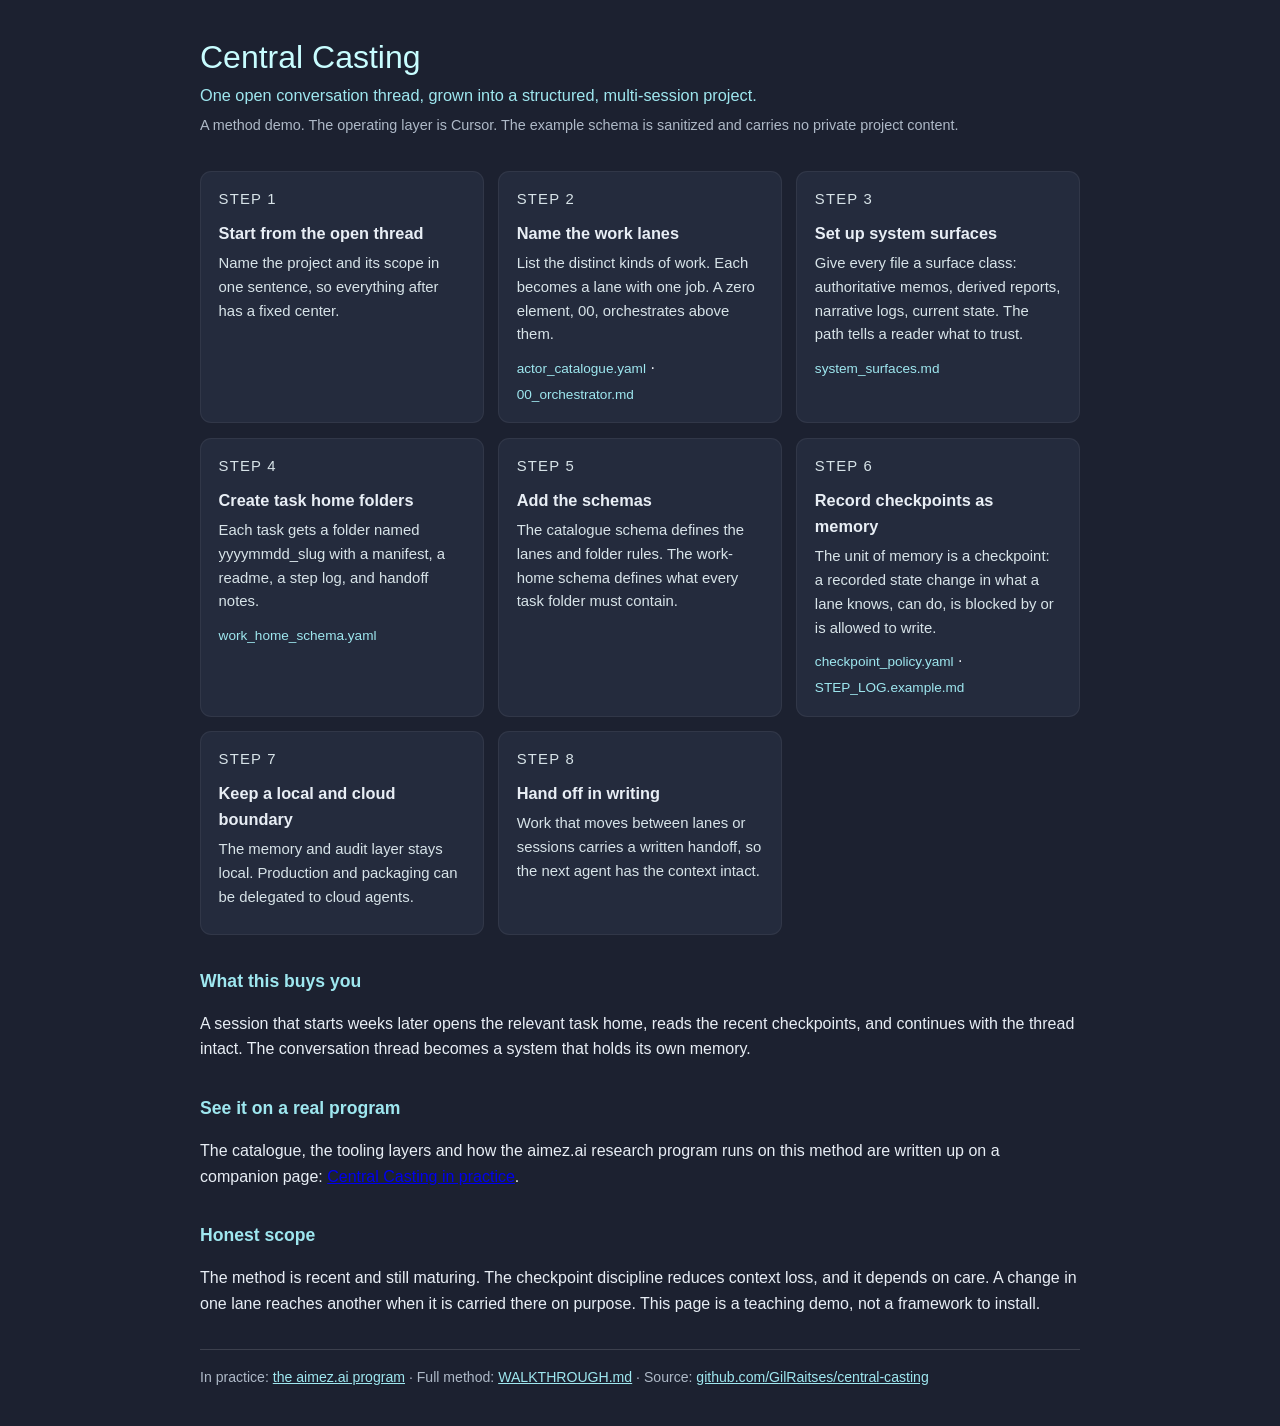
==== index.html @ 29a0ed91 "Add project-specific page: how aimez.ai runs on Central Casting Adds aimez-program.html with the rea" ====
<!DOCTYPE html>
<html lang="en">
<head>
  <meta charset="UTF-8">
  <meta name="viewport" content="width=device-width, initial-scale=1.0">
  <title>Central Casting: a conversation thread to a structured project</title>
  <style>
    :root { --bg:#1c2130; --panel:#242b3d; --ink:#e8eef5; --accent:#9ee7ef; --muted:#aeb9c7; }
    * { box-sizing: border-box; }
    body { font-family: -apple-system, BlinkMacSystemFont, "Helvetica Neue", Arial, sans-serif; line-height: 1.6; color: var(--ink); background: var(--bg); margin: 0; padding: 1.5rem; }
    main { max-width: 880px; margin: 0 auto; }
    header { padding: 1rem 0 0.5rem; }
    h1 { font-size: 2rem; line-height: 1.1; margin: 0 0 0.4rem; color: #c8fdff; font-weight: 300; }
    .subtitle { color: var(--accent); margin: 0 0 0.4rem; font-size: 1.02rem; }
    .scope { color: var(--muted); font-size: 0.9rem; margin: 0 0 1.6rem; }
    .grid { display: grid; grid-template-columns: repeat(auto-fit, minmax(240px, 1fr)); gap: 0.9rem; }
    .card { background: var(--panel); border-radius: 0.7rem; padding: 1rem 1.1rem; border: 1px solid rgba(255,255,255,0.06); }
    .step { color: var(--accent); font-size: 0.78rem; letter-spacing: 0.08em; text-transform: uppercase; margin: 0 0 0.3rem; }
    .card h3 { margin: 0 0 0.4rem; font-size: 1.02rem; }
    .card p { margin: 0 0 0.5rem; color: #d7e3e8; font-size: 0.93rem; }
    .card a { color: var(--accent); font-size: 0.85rem; text-decoration: none; }
    .card a:hover { text-decoration: underline; }
    h2 { font-size: 1.1rem; color: var(--accent); margin: 2rem 0 0.6rem; }
    .foot { margin-top: 2rem; padding-top: 1rem; border-top: 1px solid rgba(255,255,255,0.14); color: var(--muted); font-size: 0.88rem; }
    .foot a { color: var(--accent); }
  </style>
</head>
<body>
<main>
  <header>
    <h1>Central Casting</h1>
    <p class="subtitle">One open conversation thread, grown into a structured, multi-session project.</p>
    <p class="scope">A method demo. The operating layer is Cursor. The example schema is sanitized and carries no private project content.</p>
  </header>

  <div class="grid">
    <div class="card">
      <p class="step">Step 1</p>
      <h3>Start from the open thread</h3>
      <p>Name the project and its scope in one sentence, so everything after has a fixed center.</p>
    </div>
    <div class="card">
      <p class="step">Step 2</p>
      <h3>Name the work lanes</h3>
      <p>List the distinct kinds of work. Each becomes a lane with one job. A zero element, 00, orchestrates above them.</p>
      <a href="example/actor_catalogue.yaml">actor_catalogue.yaml</a> · <a href="example/00_orchestrator.md">00_orchestrator.md</a>
    </div>
    <div class="card">
      <p class="step">Step 3</p>
      <h3>Set up system surfaces</h3>
      <p>Give every file a surface class: authoritative memos, derived reports, narrative logs, current state. The path tells a reader what to trust.</p>
      <a href="example/system_surfaces.md">system_surfaces.md</a>
    </div>
    <div class="card">
      <p class="step">Step 4</p>
      <h3>Create task home folders</h3>
      <p>Each task gets a folder named yyyymmdd_slug with a manifest, a readme, a step log, and handoff notes.</p>
      <a href="example/work_home_schema.yaml">work_home_schema.yaml</a>
    </div>
    <div class="card">
      <p class="step">Step 5</p>
      <h3>Add the schemas</h3>
      <p>The catalogue schema defines the lanes and folder rules. The work-home schema defines what every task folder must contain.</p>
    </div>
    <div class="card">
      <p class="step">Step 6</p>
      <h3>Record checkpoints as memory</h3>
      <p>The unit of memory is a checkpoint: a recorded state change in what a lane knows, can do, is blocked by or is allowed to write.</p>
      <a href="example/checkpoint_policy.yaml">checkpoint_policy.yaml</a> · <a href="example/STEP_LOG.example.md">STEP_LOG.example.md</a>
    </div>
    <div class="card">
      <p class="step">Step 7</p>
      <h3>Keep a local and cloud boundary</h3>
      <p>The memory and audit layer stays local. Production and packaging can be delegated to cloud agents.</p>
    </div>
    <div class="card">
      <p class="step">Step 8</p>
      <h3>Hand off in writing</h3>
      <p>Work that moves between lanes or sessions carries a written handoff, so the next agent has the context intact.</p>
    </div>
  </div>

  <h2>What this buys you</h2>
  <p>A session that starts weeks later opens the relevant task home, reads the recent checkpoints, and continues with the thread intact. The conversation thread becomes a system that holds its own memory.</p>

  <h2>See it on a real program</h2>
  <p>The catalogue, the tooling layers and how the aimez.ai research program runs on this method are written up on a companion page: <a href="aimez-program.html">Central Casting in practice</a>.</p>

  <h2>Honest scope</h2>
  <p>The method is recent and still maturing. The checkpoint discipline reduces context loss, and it depends on care. A change in one lane reaches another when it is carried there on purpose. This page is a teaching demo, not a framework to install.</p>

  <p class="foot">In practice: <a href="aimez-program.html">the aimez.ai program</a> · Full method: <a href="WALKTHROUGH.md">WALKTHROUGH.md</a> · Source: <a href="https://github.com/GilRaitses/central-casting">github.com/GilRaitses/central-casting</a></p>
</main>
</body>
</html>
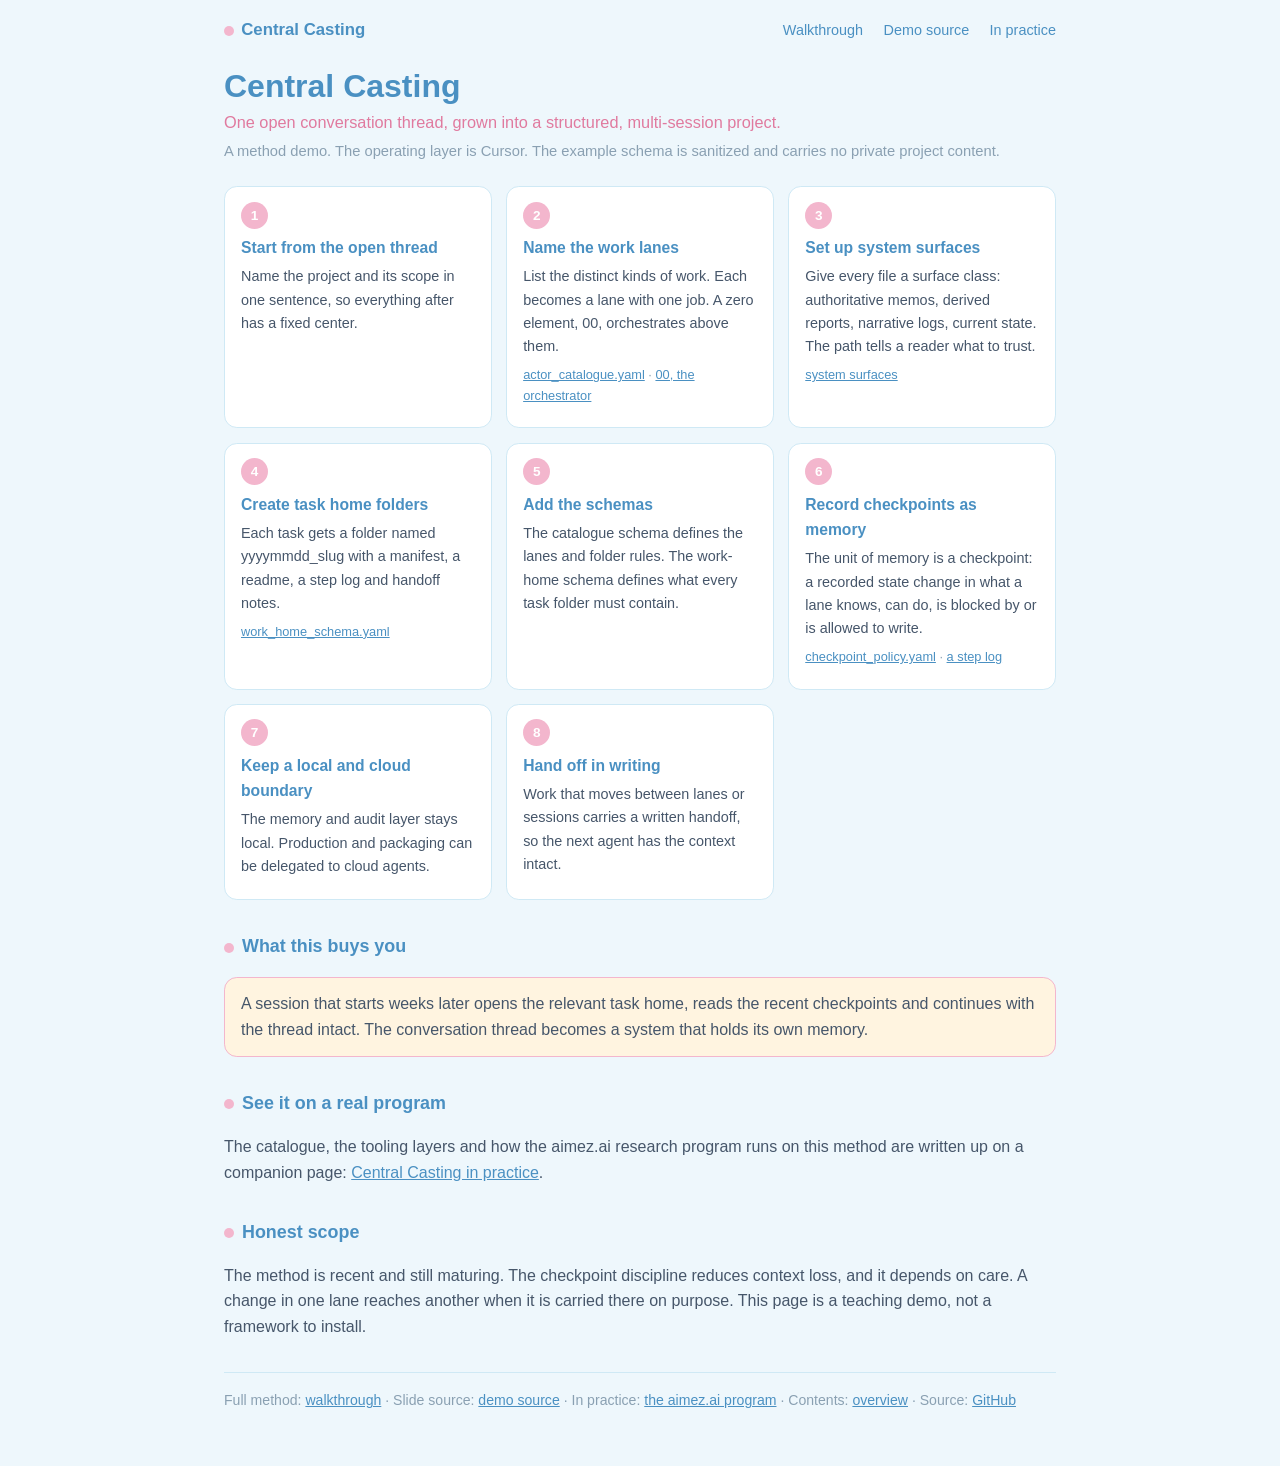
==== commit 28434552: "Convert the markdown stack to native HTML pages with shared Cinnamoroll style Adds style.css and nat" ====
--- a/index.html
+++ b/index.html
@@ -4,92 +4,79 @@
   <meta charset="UTF-8">
   <meta name="viewport" content="width=device-width, initial-scale=1.0">
   <title>Central Casting: a conversation thread to a structured project</title>
-  <style>
-    :root { --bg:#1c2130; --panel:#242b3d; --ink:#e8eef5; --accent:#9ee7ef; --muted:#aeb9c7; }
-    * { box-sizing: border-box; }
-    body { font-family: -apple-system, BlinkMacSystemFont, "Helvetica Neue", Arial, sans-serif; line-height: 1.6; color: var(--ink); background: var(--bg); margin: 0; padding: 1.5rem; }
-    main { max-width: 880px; margin: 0 auto; }
-    header { padding: 1rem 0 0.5rem; }
-    h1 { font-size: 2rem; line-height: 1.1; margin: 0 0 0.4rem; color: #c8fdff; font-weight: 300; }
-    .subtitle { color: var(--accent); margin: 0 0 0.4rem; font-size: 1.02rem; }
-    .scope { color: var(--muted); font-size: 0.9rem; margin: 0 0 1.6rem; }
-    .grid { display: grid; grid-template-columns: repeat(auto-fit, minmax(240px, 1fr)); gap: 0.9rem; }
-    .card { background: var(--panel); border-radius: 0.7rem; padding: 1rem 1.1rem; border: 1px solid rgba(255,255,255,0.06); }
-    .step { color: var(--accent); font-size: 0.78rem; letter-spacing: 0.08em; text-transform: uppercase; margin: 0 0 0.3rem; }
-    .card h3 { margin: 0 0 0.4rem; font-size: 1.02rem; }
-    .card p { margin: 0 0 0.5rem; color: #d7e3e8; font-size: 0.93rem; }
-    .card a { color: var(--accent); font-size: 0.85rem; text-decoration: none; }
-    .card a:hover { text-decoration: underline; }
-    h2 { font-size: 1.1rem; color: var(--accent); margin: 2rem 0 0.6rem; }
-    .foot { margin-top: 2rem; padding-top: 1rem; border-top: 1px solid rgba(255,255,255,0.14); color: var(--muted); font-size: 0.88rem; }
-    .foot a { color: var(--accent); }
-  </style>
+  <link rel="stylesheet" href="style.css">
 </head>
 <body>
-<main>
-  <header>
+  <header class="site-nav">
+    <a class="brand" href="index.html">Central Casting</a>
+    <nav>
+      <a href="walkthrough.html">Walkthrough</a>
+      <a href="demo-source.html">Demo source</a>
+      <a href="aimez-program.html">In practice</a>
+    </nav>
+  </header>
+  <main>
     <h1>Central Casting</h1>
     <p class="subtitle">One open conversation thread, grown into a structured, multi-session project.</p>
     <p class="scope">A method demo. The operating layer is Cursor. The example schema is sanitized and carries no private project content.</p>
-  </header>
 
-  <div class="grid">
-    <div class="card">
-      <p class="step">Step 1</p>
-      <h3>Start from the open thread</h3>
-      <p>Name the project and its scope in one sentence, so everything after has a fixed center.</p>
+    <div class="steps">
+      <div class="step">
+        <span class="num">1</span>
+        <h3>Start from the open thread</h3>
+        <p>Name the project and its scope in one sentence, so everything after has a fixed center.</p>
+      </div>
+      <div class="step">
+        <span class="num">2</span>
+        <h3>Name the work lanes</h3>
+        <p>List the distinct kinds of work. Each becomes a lane with one job. A zero element, 00, orchestrates above them.</p>
+        <p class="ref"><a href="example/actor_catalogue.yaml">actor_catalogue.yaml</a> &middot; <a href="example/orchestrator.html">00, the orchestrator</a></p>
+      </div>
+      <div class="step">
+        <span class="num">3</span>
+        <h3>Set up system surfaces</h3>
+        <p>Give every file a surface class: authoritative memos, derived reports, narrative logs, current state. The path tells a reader what to trust.</p>
+        <p class="ref"><a href="example/system-surfaces.html">system surfaces</a></p>
+      </div>
+      <div class="step">
+        <span class="num">4</span>
+        <h3>Create task home folders</h3>
+        <p>Each task gets a folder named yyyymmdd_slug with a manifest, a readme, a step log and handoff notes.</p>
+        <p class="ref"><a href="example/work_home_schema.yaml">work_home_schema.yaml</a></p>
+      </div>
+      <div class="step">
+        <span class="num">5</span>
+        <h3>Add the schemas</h3>
+        <p>The catalogue schema defines the lanes and folder rules. The work-home schema defines what every task folder must contain.</p>
+      </div>
+      <div class="step">
+        <span class="num">6</span>
+        <h3>Record checkpoints as memory</h3>
+        <p>The unit of memory is a checkpoint: a recorded state change in what a lane knows, can do, is blocked by or is allowed to write.</p>
+        <p class="ref"><a href="example/checkpoint_policy.yaml">checkpoint_policy.yaml</a> &middot; <a href="example/step-log.html">a step log</a></p>
+      </div>
+      <div class="step">
+        <span class="num">7</span>
+        <h3>Keep a local and cloud boundary</h3>
+        <p>The memory and audit layer stays local. Production and packaging can be delegated to cloud agents.</p>
+      </div>
+      <div class="step">
+        <span class="num">8</span>
+        <h3>Hand off in writing</h3>
+        <p>Work that moves between lanes or sessions carries a written handoff, so the next agent has the context intact.</p>
+      </div>
     </div>
-    <div class="card">
-      <p class="step">Step 2</p>
-      <h3>Name the work lanes</h3>
-      <p>List the distinct kinds of work. Each becomes a lane with one job. A zero element, 00, orchestrates above them.</p>
-      <a href="example/actor_catalogue.yaml">actor_catalogue.yaml</a> · <a href="example/00_orchestrator.md">00_orchestrator.md</a>
-    </div>
-    <div class="card">
-      <p class="step">Step 3</p>
-      <h3>Set up system surfaces</h3>
-      <p>Give every file a surface class: authoritative memos, derived reports, narrative logs, current state. The path tells a reader what to trust.</p>
-      <a href="example/system_surfaces.md">system_surfaces.md</a>
-    </div>
-    <div class="card">
-      <p class="step">Step 4</p>
-      <h3>Create task home folders</h3>
-      <p>Each task gets a folder named yyyymmdd_slug with a manifest, a readme, a step log, and handoff notes.</p>
-      <a href="example/work_home_schema.yaml">work_home_schema.yaml</a>
-    </div>
-    <div class="card">
-      <p class="step">Step 5</p>
-      <h3>Add the schemas</h3>
-      <p>The catalogue schema defines the lanes and folder rules. The work-home schema defines what every task folder must contain.</p>
-    </div>
-    <div class="card">
-      <p class="step">Step 6</p>
-      <h3>Record checkpoints as memory</h3>
-      <p>The unit of memory is a checkpoint: a recorded state change in what a lane knows, can do, is blocked by or is allowed to write.</p>
-      <a href="example/checkpoint_policy.yaml">checkpoint_policy.yaml</a> · <a href="example/STEP_LOG.example.md">STEP_LOG.example.md</a>
-    </div>
-    <div class="card">
-      <p class="step">Step 7</p>
-      <h3>Keep a local and cloud boundary</h3>
-      <p>The memory and audit layer stays local. Production and packaging can be delegated to cloud agents.</p>
-    </div>
-    <div class="card">
-      <p class="step">Step 8</p>
-      <h3>Hand off in writing</h3>
-      <p>Work that moves between lanes or sessions carries a written handoff, so the next agent has the context intact.</p>
-    </div>
-  </div>
 
-  <h2>What this buys you</h2>
-  <p>A session that starts weeks later opens the relevant task home, reads the recent checkpoints, and continues with the thread intact. The conversation thread becomes a system that holds its own memory.</p>
+    <h2>What this buys you</h2>
+    <div class="callout"><p>A session that starts weeks later opens the relevant task home, reads the recent checkpoints and continues with the thread intact. The conversation thread becomes a system that holds its own memory.</p></div>
 
-  <h2>See it on a real program</h2>
-  <p>The catalogue, the tooling layers and how the aimez.ai research program runs on this method are written up on a companion page: <a href="aimez-program.html">Central Casting in practice</a>.</p>
+    <h2>See it on a real program</h2>
+    <p>The catalogue, the tooling layers and how the aimez.ai research program runs on this method are written up on a companion page: <a href="aimez-program.html">Central Casting in practice</a>.</p>
 
-  <h2>Honest scope</h2>
-  <p>The method is recent and still maturing. The checkpoint discipline reduces context loss, and it depends on care. A change in one lane reaches another when it is carried there on purpose. This page is a teaching demo, not a framework to install.</p>
+    <h2>Honest scope</h2>
+    <p>The method is recent and still maturing. The checkpoint discipline reduces context loss, and it depends on care. A change in one lane reaches another when it is carried there on purpose. This page is a teaching demo, not a framework to install.</p>
 
-  <p class="foot">In practice: <a href="aimez-program.html">the aimez.ai program</a> · Full method: <a href="WALKTHROUGH.md">WALKTHROUGH.md</a> · Source: <a href="https://github.com/GilRaitses/central-casting">github.com/GilRaitses/central-casting</a></p>
-</main>
+    <p class="foot">Full method: <a href="walkthrough.html">walkthrough</a> &middot; Slide source: <a href="demo-source.html">demo source</a> &middot; In practice: <a href="aimez-program.html">the aimez.ai program</a> &middot; Contents: <a href="readme.html">overview</a> &middot; Source: <a href="https://github.com/GilRaitses/central-casting">GitHub</a></p>
+  </main>
 </body>
 </html>
--- a/style.css
+++ b/style.css
@@ -0,0 +1,72 @@
+/* Central Casting shared style (Cinnamoroll palette) */
+:root {
+  --bg:#eef7fc; --card:#ffffff; --ink:#46566a; --muted:#8aa0b2;
+  --blue:#7ec8e3; --blue-deep:#4a90c2; --pink:#f3b6cd; --pink-deep:#e07a9f;
+  --cream:#fff4e0; --border:#cfe9f5; --code-bg:#f4fbff;
+}
+* { box-sizing: border-box; }
+body { font-family: -apple-system, BlinkMacSystemFont, "Helvetica Neue", Arial, sans-serif; line-height: 1.62; color: var(--ink); background: var(--bg); margin: 0; }
+
+.site-nav { display: flex; align-items: center; justify-content: space-between; gap: 0.6rem; flex-wrap: wrap; max-width: 880px; margin: 0 auto; padding: 1rem 1.5rem 0; }
+.site-nav .brand { font-weight: 700; color: var(--blue-deep); text-decoration: none; font-size: 1.05rem; }
+.site-nav .brand::before { content: ""; display: inline-block; width: 10px; height: 10px; border-radius: 50%; background: var(--pink); margin-right: 0.45rem; vertical-align: middle; }
+.site-nav nav a { color: var(--blue-deep); text-decoration: none; font-size: 0.9rem; margin-left: 1rem; }
+.site-nav nav a:hover { text-decoration: underline; }
+
+main { max-width: 880px; margin: 0 auto; padding: 1rem 1.5rem 2.5rem; }
+h1 { font-size: 2rem; line-height: 1.1; margin: 0.6rem 0 0.3rem; color: var(--blue-deep); font-weight: 700; }
+.subtitle { color: var(--pink-deep); margin: 0 0 0.3rem; font-size: 1.02rem; }
+.scope, .lede { color: var(--muted); font-size: 0.92rem; margin: 0 0 1.4rem; }
+h2 { font-size: 1.12rem; color: var(--blue-deep); margin: 2rem 0 0.5rem; }
+h2::before { content: ""; display: inline-block; width: 10px; height: 10px; border-radius: 50%; background: var(--pink); margin-right: 0.5rem; vertical-align: middle; }
+h3 { font-size: 0.98rem; color: #3f5161; margin: 1.2rem 0 0.3rem; }
+p { color: var(--ink); }
+a { color: var(--blue-deep); }
+
+.cols { display: grid; grid-template-columns: repeat(auto-fit, minmax(190px, 1fr)); gap: 0.8rem; margin: 0.8rem 0; }
+.col { background: var(--card); border: 1px solid var(--border); border-radius: 0.8rem; padding: 0.85rem 0.95rem; }
+.col h4 { margin: 0 0 0.3rem; color: var(--pink-deep); font-size: 0.8rem; letter-spacing: 0.05em; text-transform: uppercase; }
+.col p { margin: 0; font-size: 0.88rem; }
+
+.steps { display: grid; grid-template-columns: repeat(auto-fit, minmax(245px, 1fr)); gap: 0.9rem; margin: 1rem 0; }
+.step { background: var(--card); border: 1px solid var(--border); border-radius: 0.8rem; padding: 0.9rem 1rem; }
+.step .num { display: inline-block; min-width: 1.7rem; height: 1.7rem; line-height: 1.7rem; text-align: center; border-radius: 50%; background: var(--pink); color: #fff; font-weight: 700; font-size: 0.85rem; margin-bottom: 0.4rem; }
+.step h3 { margin: 0 0 0.3rem; color: var(--blue-deep); }
+.step p { margin: 0 0 0.4rem; font-size: 0.9rem; }
+.step .ref { font-size: 0.8rem; color: var(--muted); }
+.step .ref code { font-size: 0.95em; }
+
+.callout { background: var(--cream); border: 1px solid var(--pink); border-radius: 0.8rem; padding: 0.8rem 1rem; margin: 1rem 0; }
+.callout p { margin: 0; }
+
+table { width: 100%; border-collapse: collapse; margin: 0.6rem 0 1rem; background: var(--card); border-radius: 0.6rem; overflow: hidden; font-size: 0.9rem; }
+th, td { text-align: left; padding: 0.45rem 0.6rem; border-bottom: 1px solid var(--border); vertical-align: top; }
+th { color: var(--blue-deep); background: #e6f4fb; font-weight: 600; }
+td.id { font-family: ui-monospace, Menlo, monospace; color: var(--blue-deep); font-weight: 600; white-space: nowrap; }
+td.lt { color: var(--muted); white-space: nowrap; }
+.o0 td { background: #fdeef4; }
+.retired td { color: var(--muted); }
+
+code { font-family: ui-monospace, Menlo, monospace; background: var(--code-bg); border: 1px solid var(--border); border-radius: 4px; padding: 0.05rem 0.3rem; font-size: 0.86em; color: #3f6f8a; }
+pre { background: var(--code-bg); border: 1px solid var(--border); border-radius: 0.6rem; padding: 0.8rem 1rem; overflow-x: auto; }
+pre code { background: none; border: none; padding: 0; color: var(--ink); }
+
+dl.glossary dt { font-weight: 600; color: var(--blue-deep); margin-top: 0.7rem; }
+dl.glossary dd { margin: 0.1rem 0 0; color: var(--ink); font-size: 0.93rem; }
+
+.timeline { border-left: 3px solid var(--blue); padding-left: 1rem; margin: 0.8rem 0; }
+.timeline .entry { margin-bottom: 0.9rem; }
+.timeline .tag { display: inline-block; background: #fdeef4; color: var(--pink-deep); border-radius: 6px; padding: 0.08rem 0.5rem; font-size: 0.78rem; font-family: ui-monospace, Menlo, monospace; }
+.timeline .when { color: var(--muted); font-size: 0.78rem; margin-left: 0.4rem; }
+.timeline ul { margin: 0.35rem 0 0; padding-left: 1.1rem; }
+.timeline li { font-size: 0.9rem; margin-bottom: 0.2rem; }
+
+.diagram { background: var(--card); border: 1px solid var(--border); border-radius: 0.9rem; padding: 0.9rem 1rem; margin: 0.7rem 0 0.3rem; }
+.diagram svg { width: 100%; height: auto; display: block; }
+.cap { color: var(--muted); font-size: 0.82rem; margin: 0.3rem 0 1rem; }
+
+ul.plain { padding-left: 1.2rem; }
+ul.plain li { margin-bottom: 0.35rem; }
+
+.foot { margin-top: 2rem; padding-top: 1rem; border-top: 1px solid var(--border); color: var(--muted); font-size: 0.88rem; }
+.foot a { color: var(--blue-deep); }
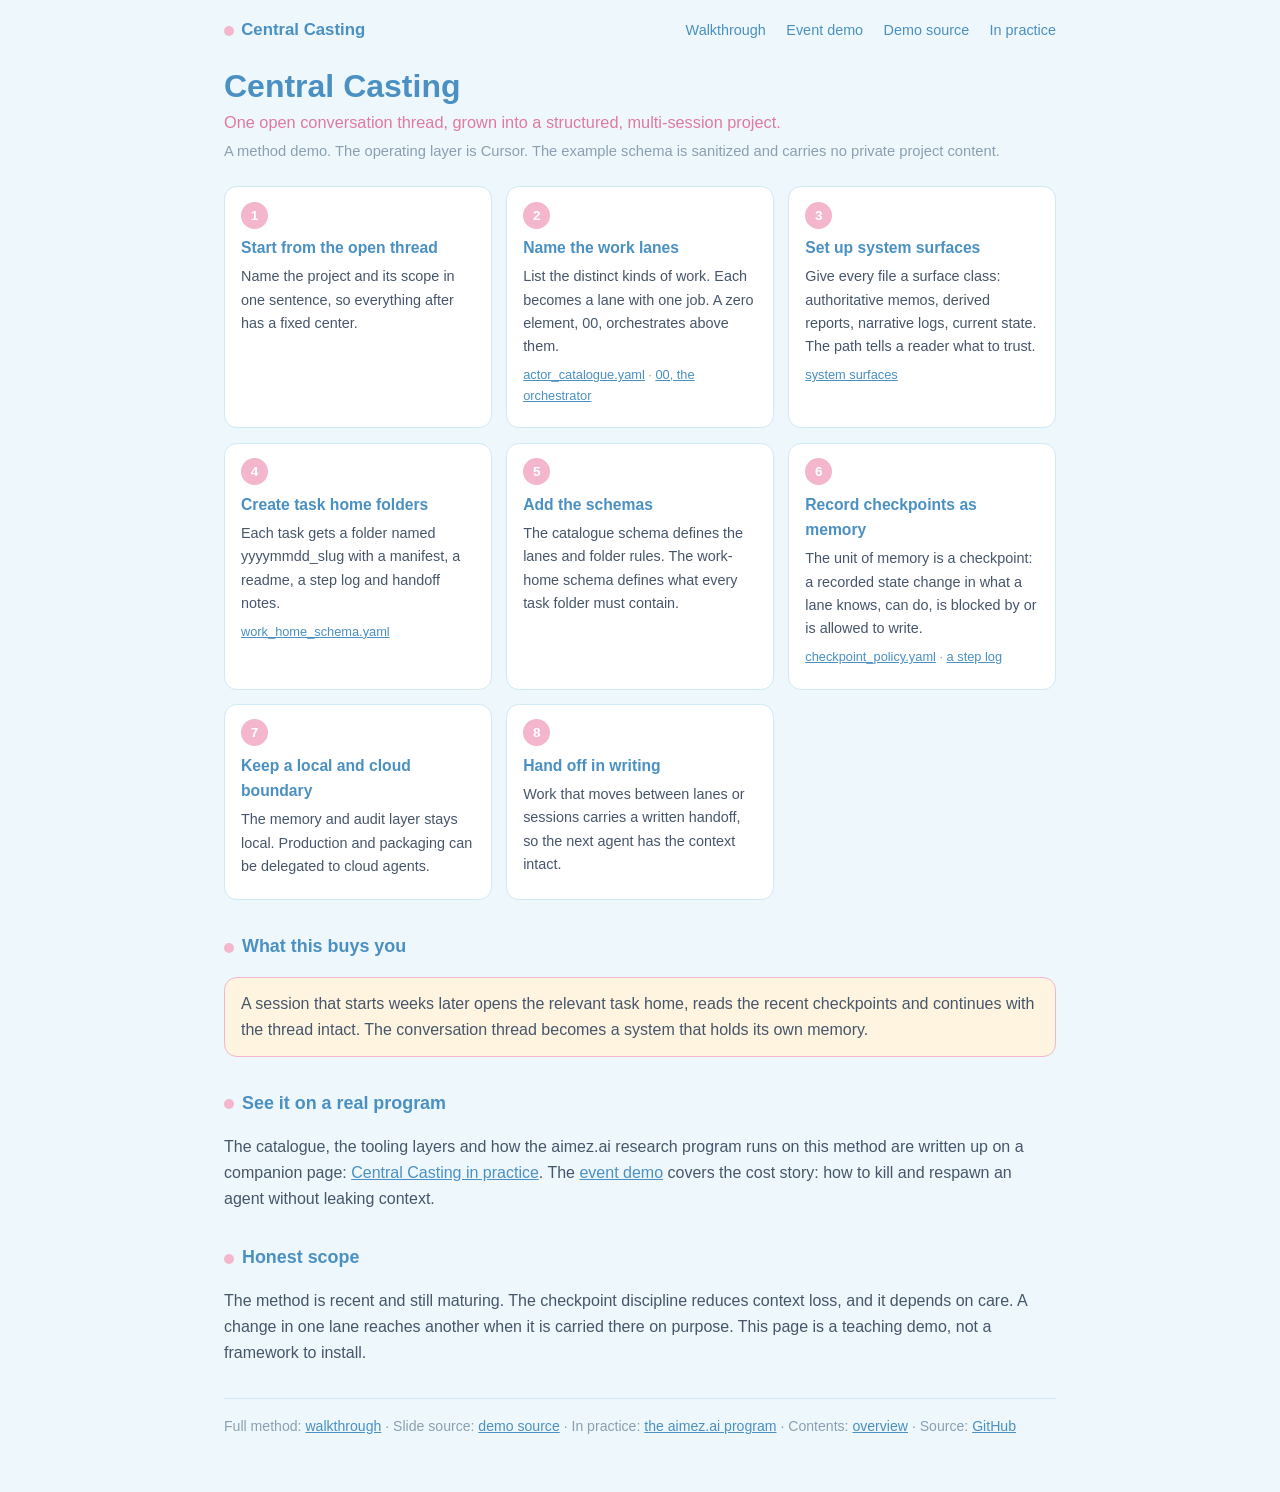
==== commit caed5eda: "Add event demo page and NotebookLM source Adds event.html (hydration flowchart, .cca schema, cost pa" ====
--- a/index.html
+++ b/index.html
@@ -11,6 +11,7 @@
     <a class="brand" href="index.html">Central Casting</a>
     <nav>
       <a href="walkthrough.html">Walkthrough</a>
+      <a href="event.html">Event demo</a>
       <a href="demo-source.html">Demo source</a>
       <a href="aimez-program.html">In practice</a>
     </nav>
@@ -70,8 +71,8 @@
     <h2>What this buys you</h2>
     <div class="callout"><p>A session that starts weeks later opens the relevant task home, reads the recent checkpoints and continues with the thread intact. The conversation thread becomes a system that holds its own memory.</p></div>
 
-    <h2>See it on a real program</h2>
-    <p>The catalogue, the tooling layers and how the aimez.ai research program runs on this method are written up on a companion page: <a href="aimez-program.html">Central Casting in practice</a>.</p>
+  <h2>See it on a real program</h2>
+  <p>The catalogue, the tooling layers and how the aimez.ai research program runs on this method are written up on a companion page: <a href="aimez-program.html">Central Casting in practice</a>. The <a href="event.html">event demo</a> covers the cost story: how to kill and respawn an agent without leaking context.</p>
 
     <h2>Honest scope</h2>
     <p>The method is recent and still maturing. The checkpoint discipline reduces context loss, and it depends on care. A change in one lane reaches another when it is carried there on purpose. This page is a teaching demo, not a framework to install.</p>
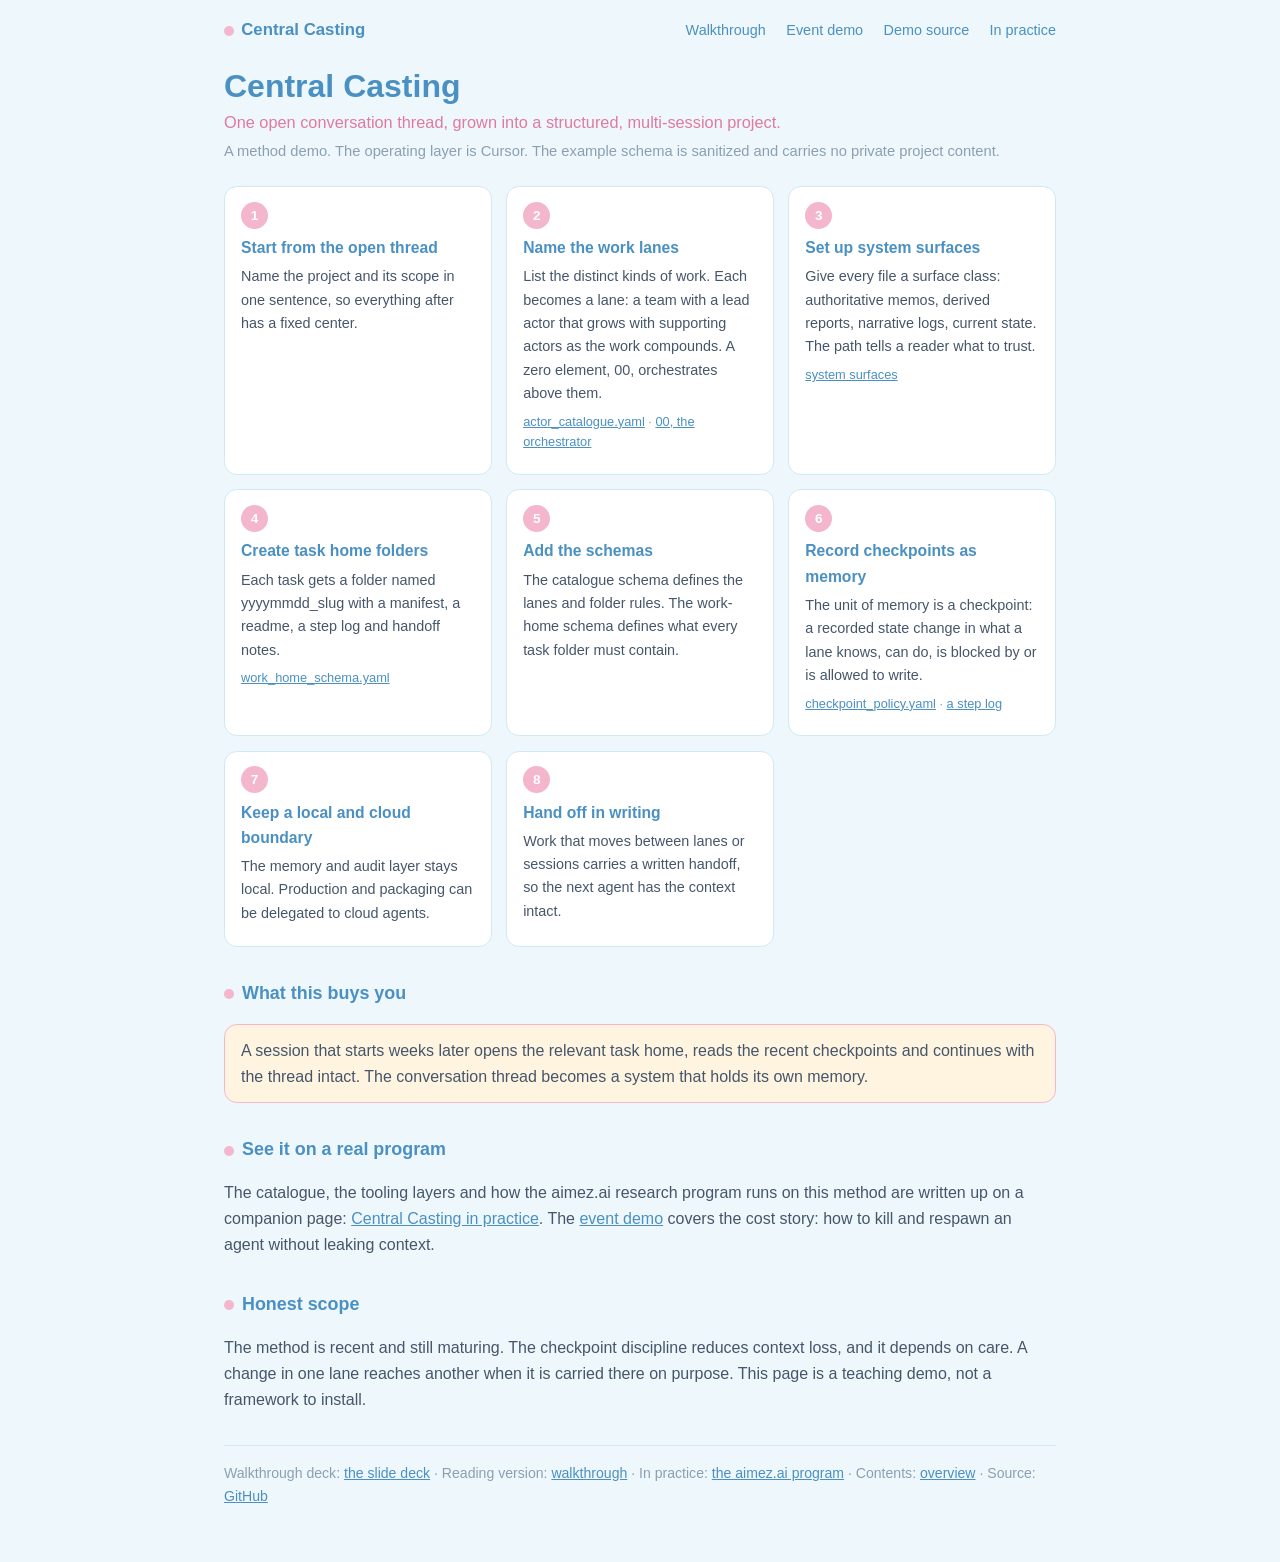
==== commit 04a03e25: "Correct the casting model and add the walkthrough slide deck Fix the lane definition (a lane is a te" ====
--- a/index.html
+++ b/index.html
@@ -10,7 +10,7 @@
   <header class="site-nav">
     <a class="brand" href="index.html">Central Casting</a>
     <nav>
-      <a href="walkthrough.html">Walkthrough</a>
+      <a href="walkthrough-deck.html">Walkthrough</a>
       <a href="event.html">Event demo</a>
       <a href="demo-source.html">Demo source</a>
       <a href="aimez-program.html">In practice</a>
@@ -30,7 +30,7 @@
       <div class="step">
         <span class="num">2</span>
         <h3>Name the work lanes</h3>
-        <p>List the distinct kinds of work. Each becomes a lane with one job. A zero element, 00, orchestrates above them.</p>
+        <p>List the distinct kinds of work. Each becomes a lane: a team with a lead actor that grows with supporting actors as the work compounds. A zero element, 00, orchestrates above them.</p>
         <p class="ref"><a href="example/actor_catalogue.yaml">actor_catalogue.yaml</a> &middot; <a href="example/orchestrator.html">00, the orchestrator</a></p>
       </div>
       <div class="step">
@@ -77,7 +77,7 @@
     <h2>Honest scope</h2>
     <p>The method is recent and still maturing. The checkpoint discipline reduces context loss, and it depends on care. A change in one lane reaches another when it is carried there on purpose. This page is a teaching demo, not a framework to install.</p>
 
-    <p class="foot">Full method: <a href="walkthrough.html">walkthrough</a> &middot; Slide source: <a href="demo-source.html">demo source</a> &middot; In practice: <a href="aimez-program.html">the aimez.ai program</a> &middot; Contents: <a href="readme.html">overview</a> &middot; Source: <a href="https://github.com/GilRaitses/central-casting">GitHub</a></p>
+    <p class="foot">Walkthrough deck: <a href="walkthrough-deck.html">the slide deck</a> &middot; Reading version: <a href="walkthrough.html">walkthrough</a> &middot; In practice: <a href="aimez-program.html">the aimez.ai program</a> &middot; Contents: <a href="readme.html">overview</a> &middot; Source: <a href="https://github.com/GilRaitses/central-casting">GitHub</a></p>
   </main>
 </body>
 </html>
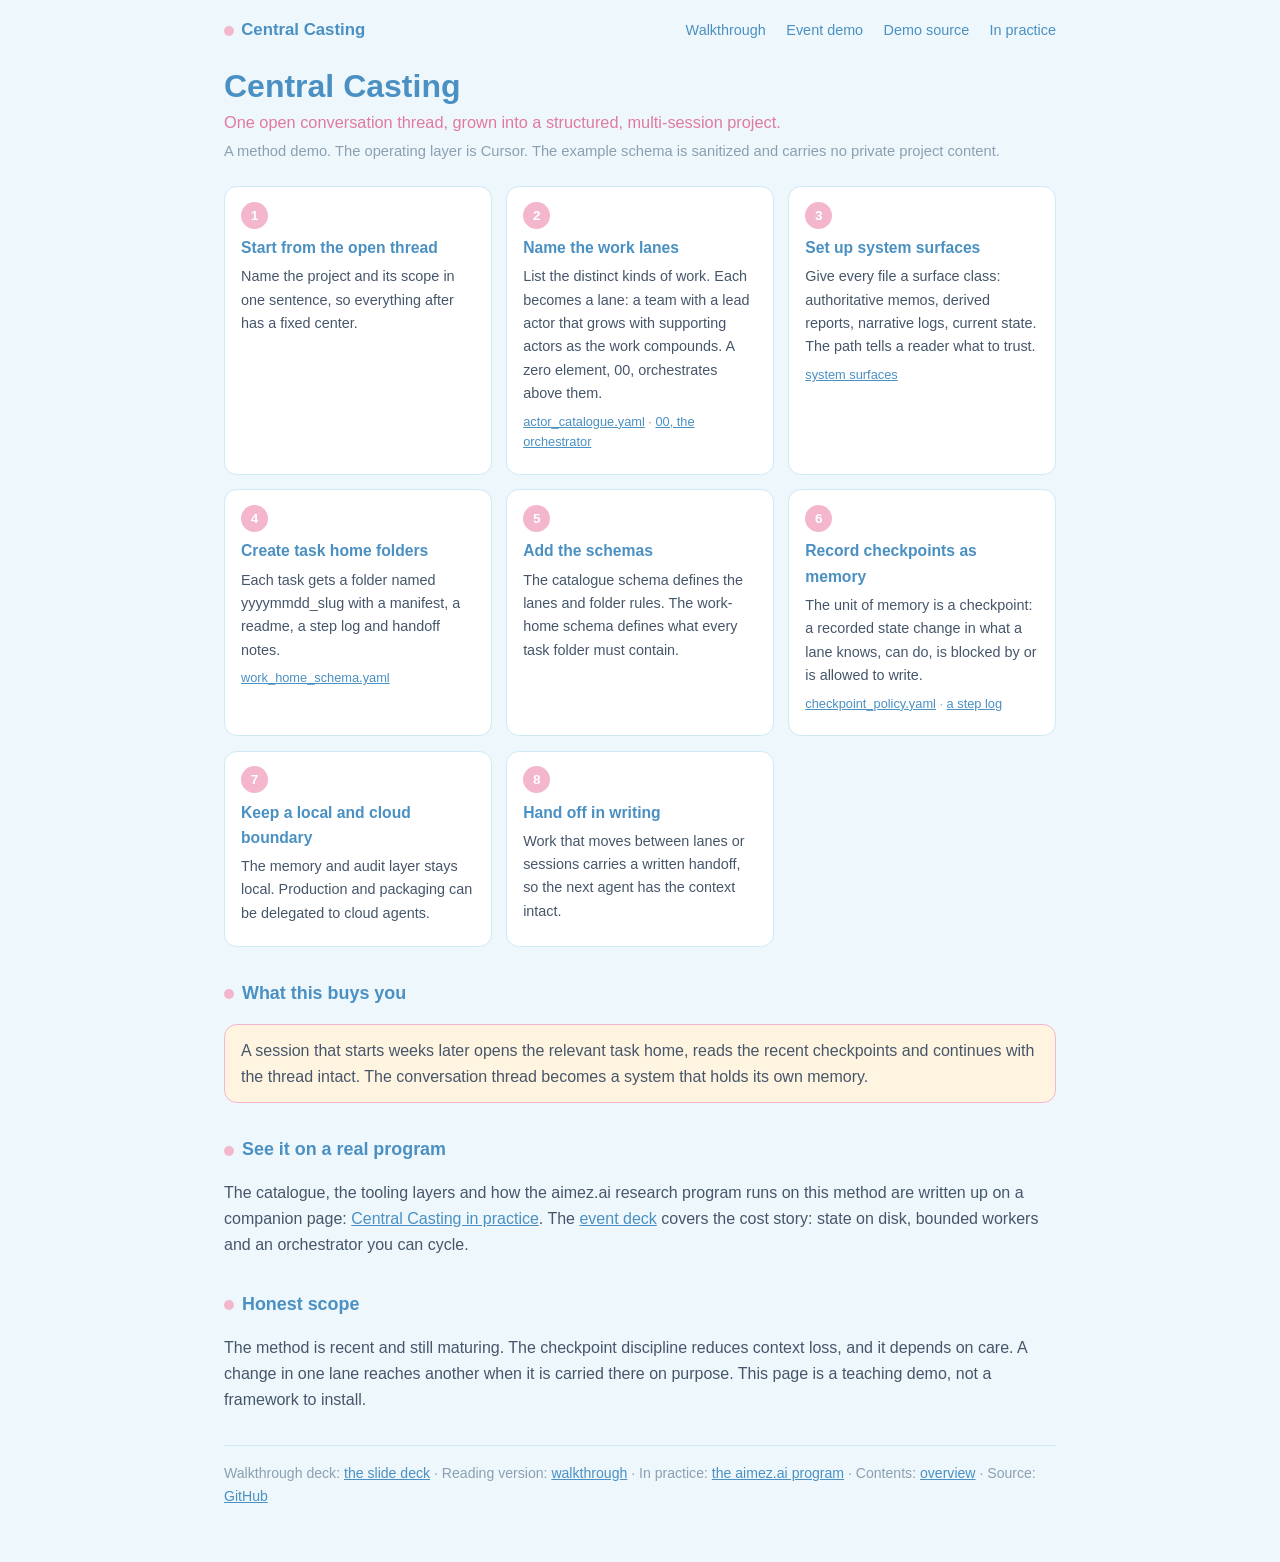
==== commit dfb4b638: "Add the event slide deck and adapt the headline Convert the event page into a slide deck (event-deck" ====
--- a/index.html
+++ b/index.html
@@ -11,7 +11,7 @@
     <a class="brand" href="index.html">Central Casting</a>
     <nav>
       <a href="walkthrough-deck.html">Walkthrough</a>
-      <a href="event.html">Event demo</a>
+      <a href="event-deck.html">Event demo</a>
       <a href="demo-source.html">Demo source</a>
       <a href="aimez-program.html">In practice</a>
     </nav>
@@ -72,7 +72,7 @@
     <div class="callout"><p>A session that starts weeks later opens the relevant task home, reads the recent checkpoints and continues with the thread intact. The conversation thread becomes a system that holds its own memory.</p></div>
 
   <h2>See it on a real program</h2>
-  <p>The catalogue, the tooling layers and how the aimez.ai research program runs on this method are written up on a companion page: <a href="aimez-program.html">Central Casting in practice</a>. The <a href="event.html">event demo</a> covers the cost story: how to kill and respawn an agent without leaking context.</p>
+  <p>The catalogue, the tooling layers and how the aimez.ai research program runs on this method are written up on a companion page: <a href="aimez-program.html">Central Casting in practice</a>. The <a href="event-deck.html">event deck</a> covers the cost story: state on disk, bounded workers and an orchestrator you can cycle.</p>
 
     <h2>Honest scope</h2>
     <p>The method is recent and still maturing. The checkpoint discipline reduces context loss, and it depends on care. A change in one lane reaches another when it is carried there on purpose. This page is a teaching demo, not a framework to install.</p>
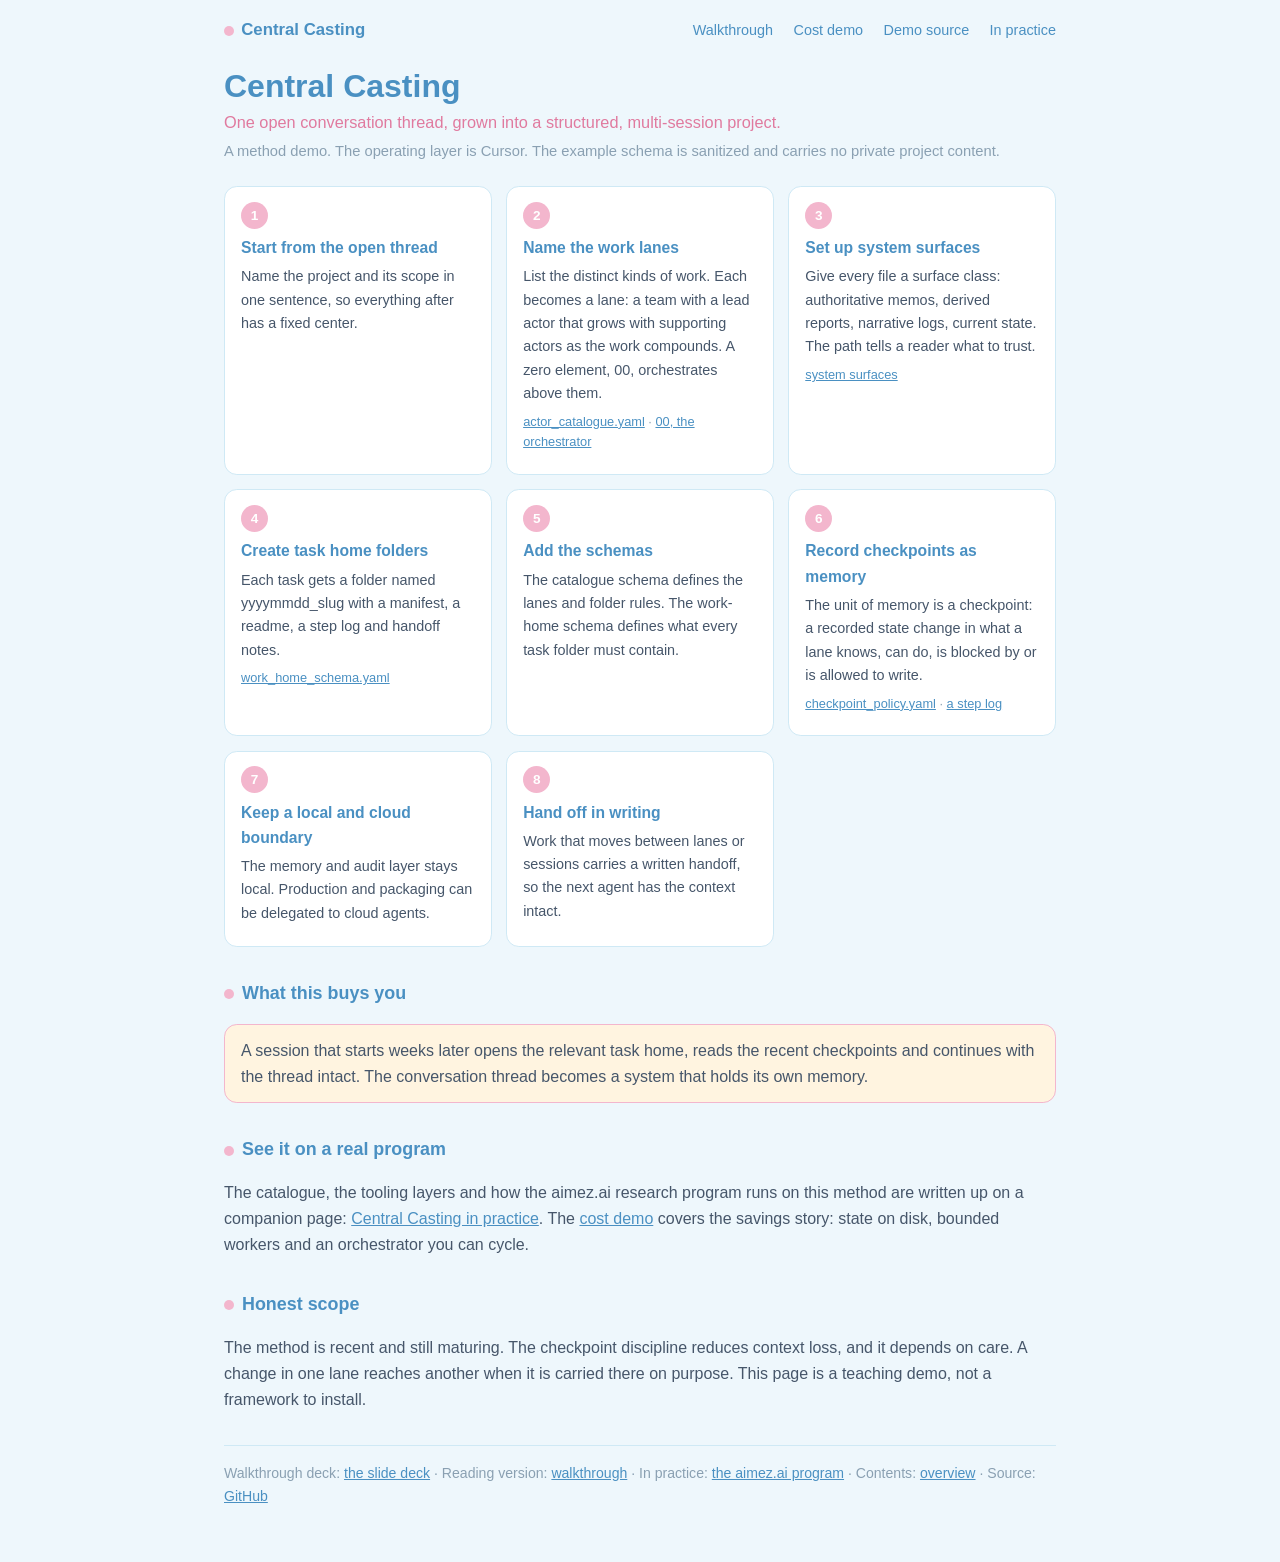
==== commit 5b18296c: "Fix example surface paths and differentiate the cost deck Correct the example system surfaces to the" ====
--- a/index.html
+++ b/index.html
@@ -11,7 +11,7 @@
     <a class="brand" href="index.html">Central Casting</a>
     <nav>
       <a href="walkthrough-deck.html">Walkthrough</a>
-      <a href="event-deck.html">Event demo</a>
+      <a href="event-deck.html">Cost demo</a>
       <a href="demo-source.html">Demo source</a>
       <a href="aimez-program.html">In practice</a>
     </nav>
@@ -72,7 +72,7 @@
     <div class="callout"><p>A session that starts weeks later opens the relevant task home, reads the recent checkpoints and continues with the thread intact. The conversation thread becomes a system that holds its own memory.</p></div>
 
   <h2>See it on a real program</h2>
-  <p>The catalogue, the tooling layers and how the aimez.ai research program runs on this method are written up on a companion page: <a href="aimez-program.html">Central Casting in practice</a>. The <a href="event-deck.html">event deck</a> covers the cost story: state on disk, bounded workers and an orchestrator you can cycle.</p>
+  <p>The catalogue, the tooling layers and how the aimez.ai research program runs on this method are written up on a companion page: <a href="aimez-program.html">Central Casting in practice</a>. The <a href="event-deck.html">cost demo</a> covers the savings story: state on disk, bounded workers and an orchestrator you can cycle.</p>
 
     <h2>Honest scope</h2>
     <p>The method is recent and still maturing. The checkpoint discipline reduces context loss, and it depends on care. A change in one lane reaches another when it is carried there on purpose. This page is a teaching demo, not a framework to install.</p>
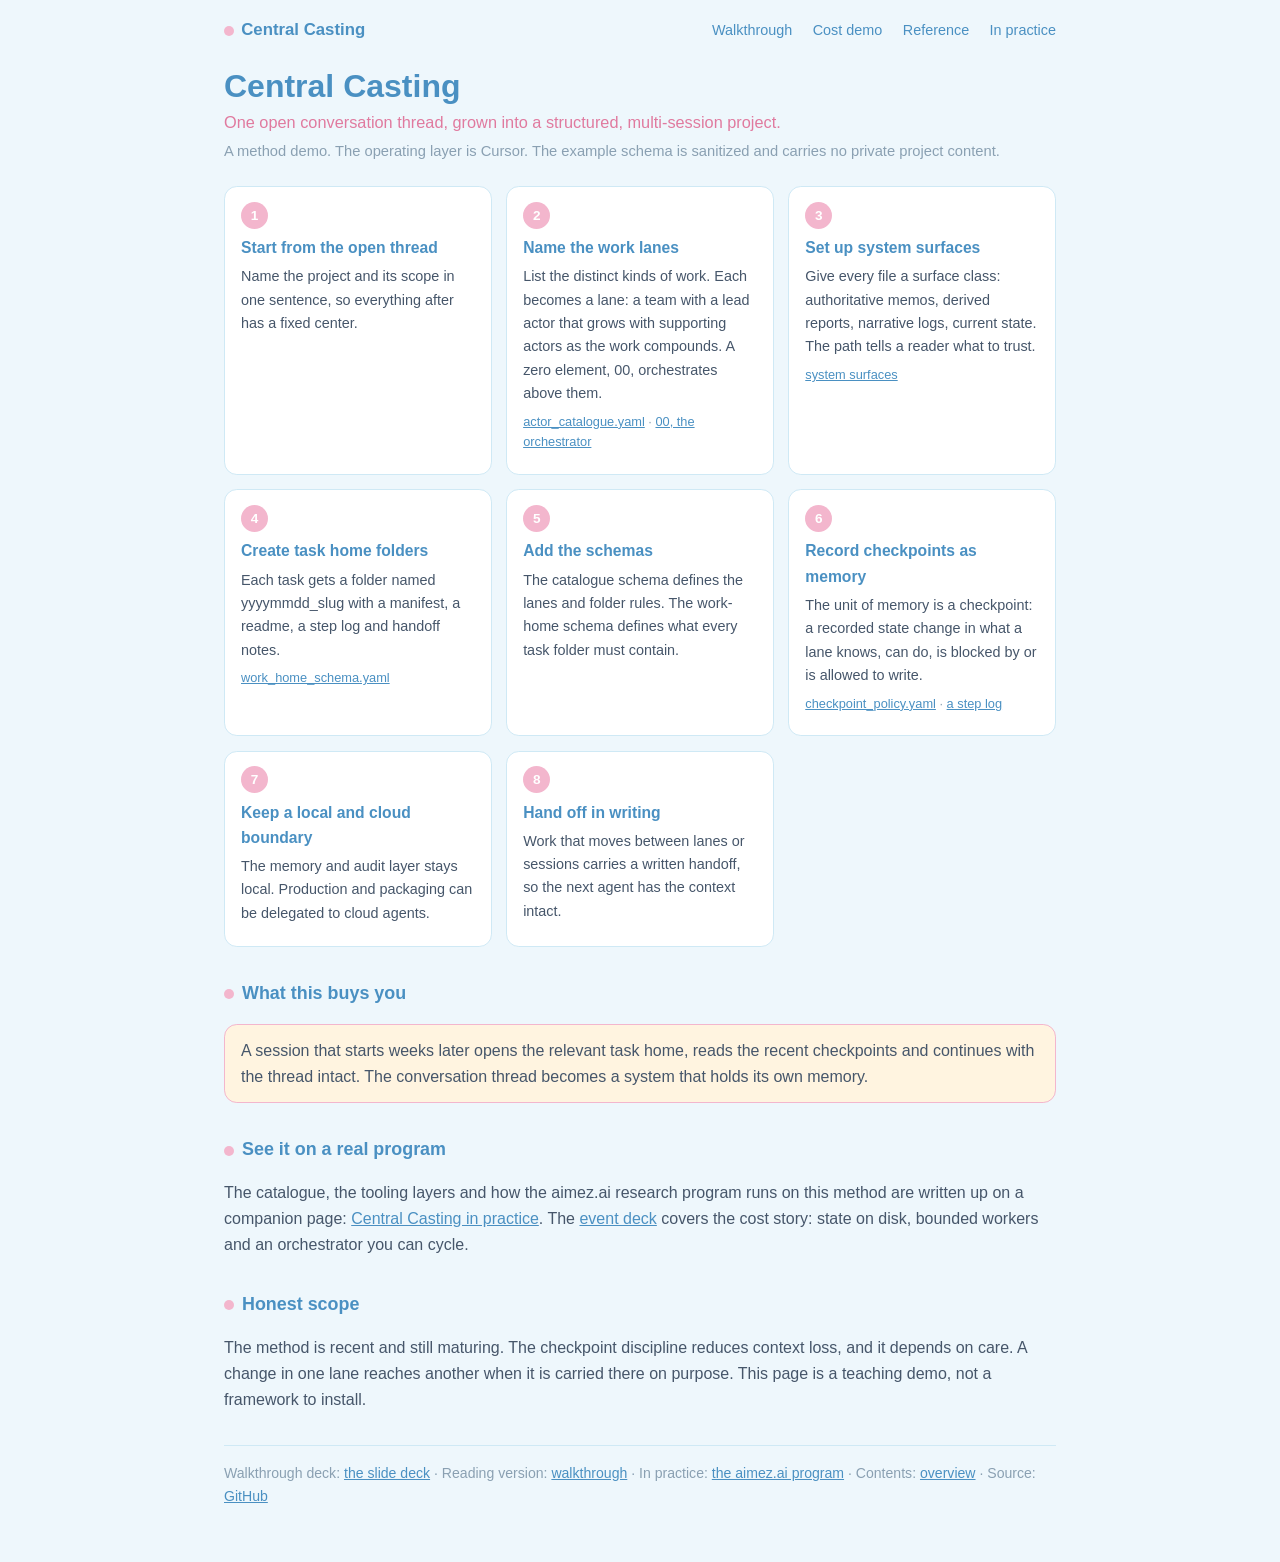
==== commit 3db2452b: "Rename demo source to reference and lead with the measurable cost gap Rename demo-source.html to ref" ====
--- a/index.html
+++ b/index.html
@@ -12,7 +12,7 @@
     <nav>
       <a href="walkthrough-deck.html">Walkthrough</a>
       <a href="event-deck.html">Cost demo</a>
-      <a href="demo-source.html">Demo source</a>
+      <a href="reference.html">Reference</a>
       <a href="aimez-program.html">In practice</a>
     </nav>
   </header>
@@ -72,7 +72,7 @@
     <div class="callout"><p>A session that starts weeks later opens the relevant task home, reads the recent checkpoints and continues with the thread intact. The conversation thread becomes a system that holds its own memory.</p></div>
 
   <h2>See it on a real program</h2>
-  <p>The catalogue, the tooling layers and how the aimez.ai research program runs on this method are written up on a companion page: <a href="aimez-program.html">Central Casting in practice</a>. The <a href="event-deck.html">cost demo</a> covers the savings story: state on disk, bounded workers and an orchestrator you can cycle.</p>
+  <p>The catalogue, the tooling layers and how the aimez.ai research program runs on this method are written up on a companion page: <a href="aimez-program.html">Central Casting in practice</a>. The <a href="event-deck.html">event deck</a> covers the cost story: state on disk, bounded workers and an orchestrator you can cycle.</p>
 
     <h2>Honest scope</h2>
     <p>The method is recent and still maturing. The checkpoint discipline reduces context loss, and it depends on care. A change in one lane reaches another when it is carried there on purpose. This page is a teaching demo, not a framework to install.</p>
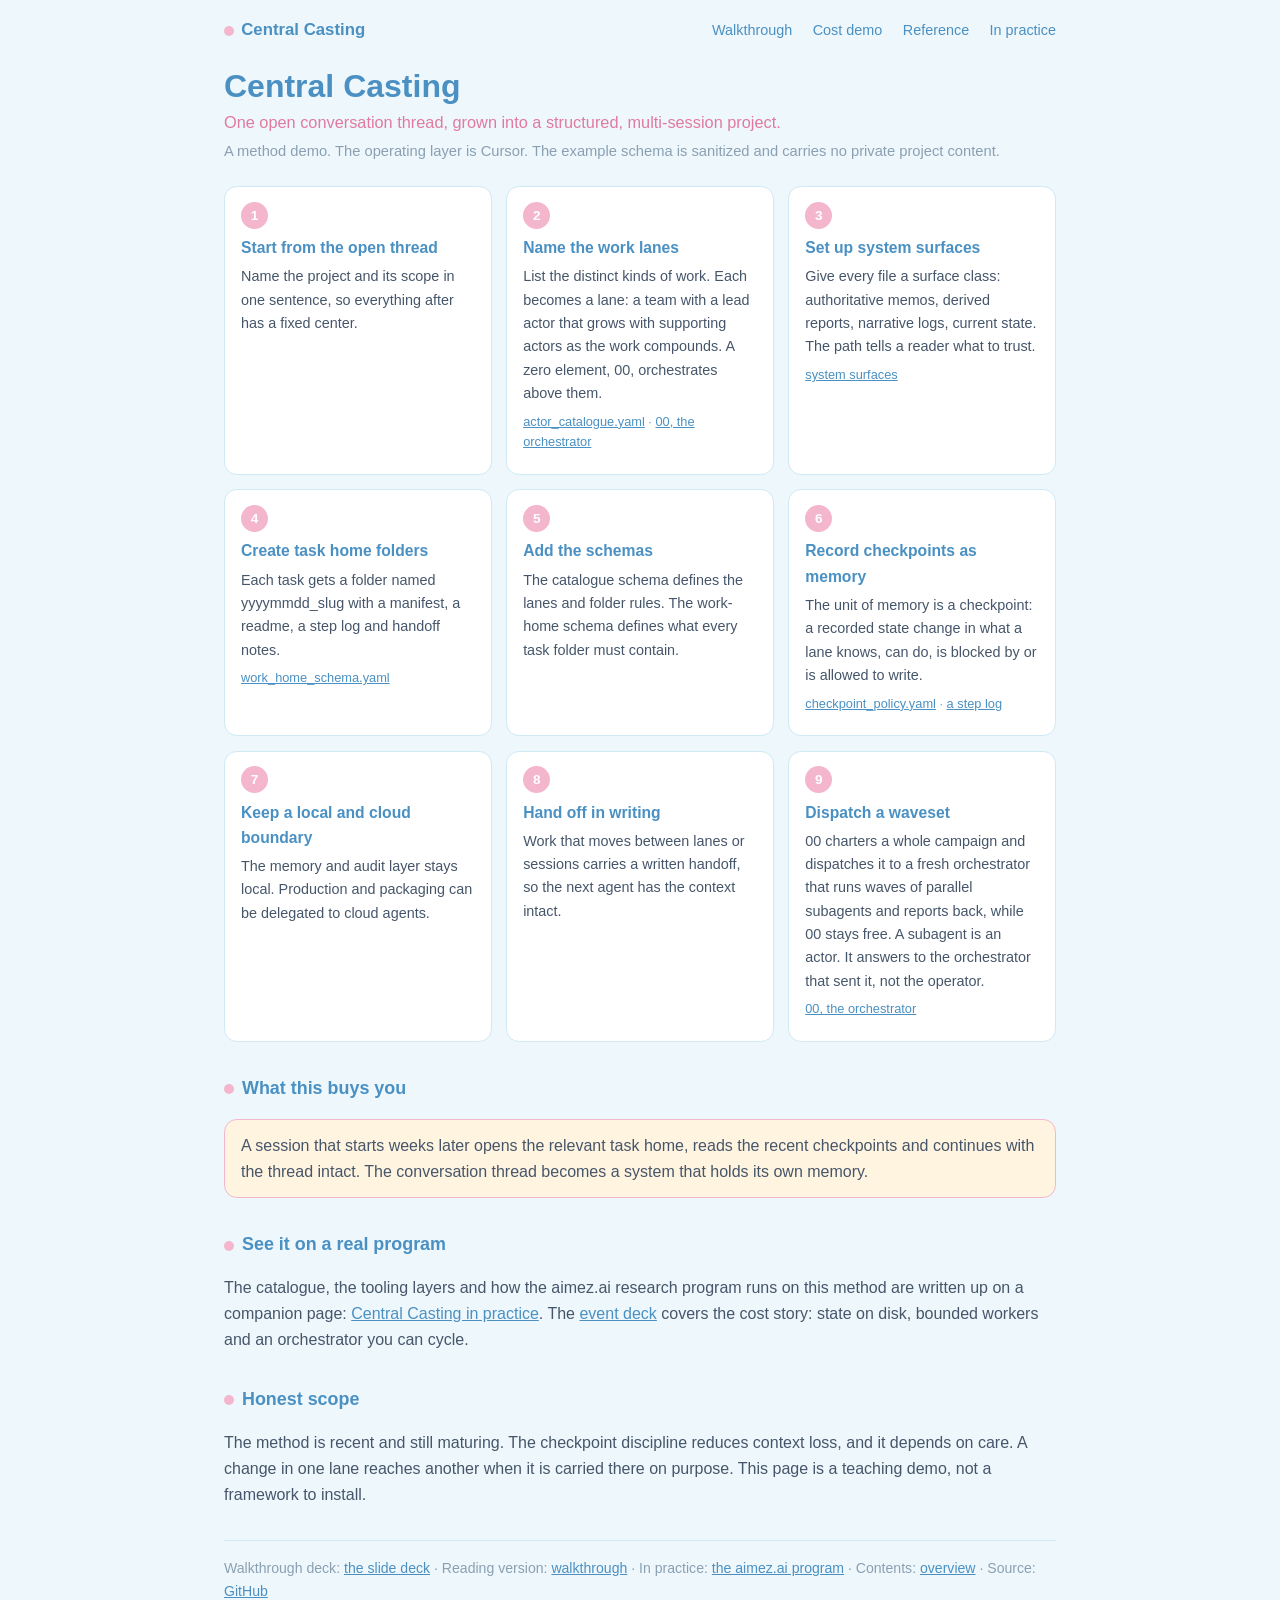
==== commit a629fc4c: "Teach the waveset dispatch layer as Step 9 Add a ninth method step: 00 charters a waveset and dispat" ====
--- a/index.html
+++ b/index.html
@@ -66,6 +66,12 @@
         <h3>Hand off in writing</h3>
         <p>Work that moves between lanes or sessions carries a written handoff, so the next agent has the context intact.</p>
       </div>
+      <div class="step">
+        <span class="num">9</span>
+        <h3>Dispatch a waveset</h3>
+        <p>00 charters a whole campaign and dispatches it to a fresh orchestrator that runs waves of parallel subagents and reports back, while 00 stays free. A subagent is an actor. It answers to the orchestrator that sent it, not the operator.</p>
+        <p class="ref"><a href="example/orchestrator.html">00, the orchestrator</a></p>
+      </div>
     </div>
 
     <h2>What this buys you</h2>
--- a/style.css
+++ b/style.css
@@ -1,5 +1,6 @@
 /* Central Casting shared style (Cinnamoroll palette) */
 :root {
+  color-scheme: light dark;
   --bg:#eef7fc; --card:#ffffff; --ink:#46566a; --muted:#8aa0b2;
   --blue:#7ec8e3; --blue-deep:#4a90c2; --pink:#f3b6cd; --pink-deep:#e07a9f;
   --cream:#fff4e0; --border:#cfe9f5; --code-bg:#f4fbff;
@@ -70,3 +71,18 @@
 
 .foot { margin-top: 2rem; padding-top: 1rem; border-top: 1px solid var(--border); color: var(--muted); font-size: 0.88rem; }
 .foot a { color: var(--blue-deep); }
+
+@media (prefers-color-scheme: dark) {
+  :root {
+    --bg:#0e141b; --card:#161b24; --ink:#e6e9f0; --muted:#98a2b3;
+    --blue:#7ec8e3; --blue-deep:#8ab6e8; --pink:#f3b6cd; --pink-deep:#e58fb0;
+    --cream:#241c25; --border:#232c38; --code-bg:#11161e;
+  }
+  h3 { color: #cfd8e3; }
+  th { background: #1b2632; color: var(--blue-deep); }
+  code { color: #9fcbe0; }
+  .timeline .tag { background: #2a2030; color: var(--pink-deep); }
+  .o0 td { background: #2a2030; }
+  .diagram svg rect { fill: #1f2733; }
+  .diagram svg text { fill: #dbe2ec; }
+}
